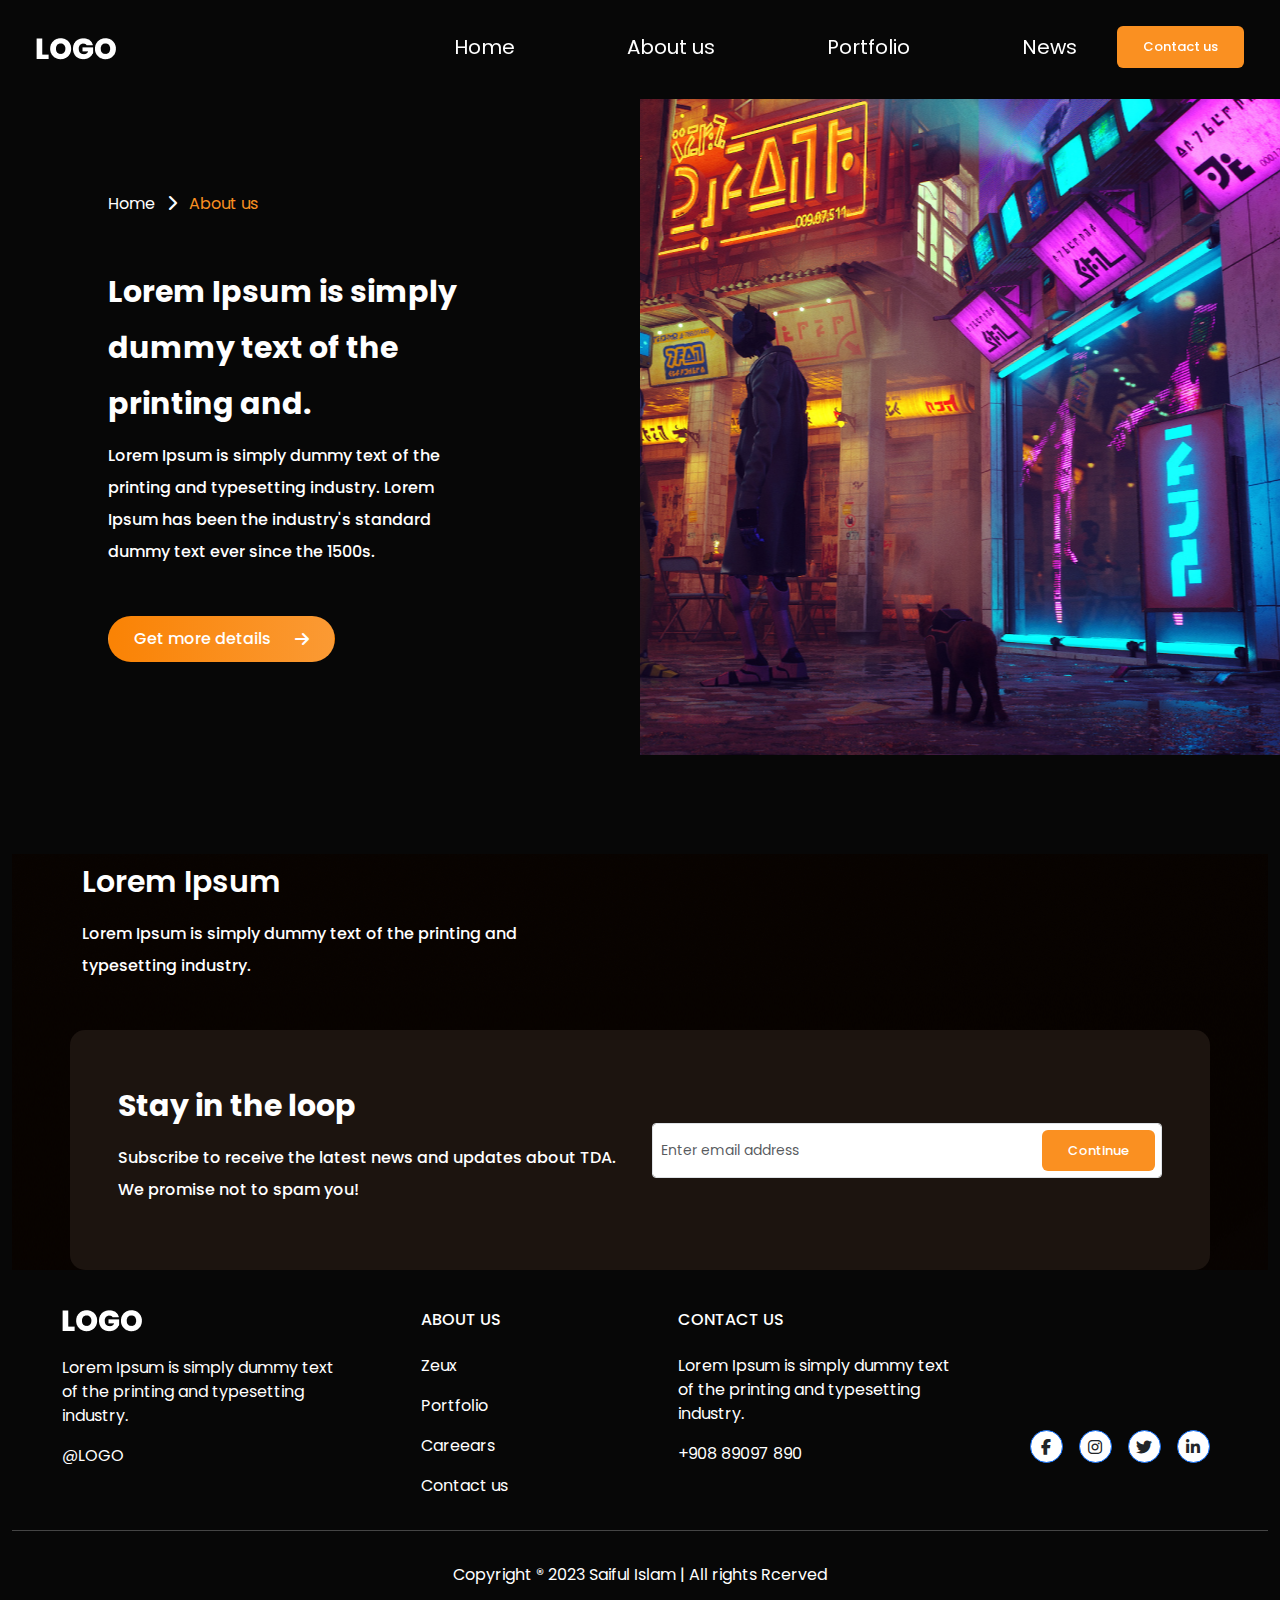
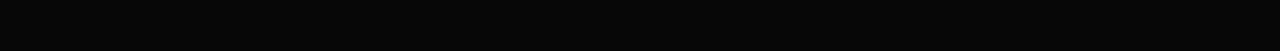
==== about.html @ 936fa464 "about hero section added" ====
<!DOCTYPE html>
<html lang="en">
<head>
    <meta charset="UTF-8">
    <meta name="viewport" content="width=device-width, initial-scale=1.0">
    <title>3D Game Dev | About</title>
    <!-- font-awesome -->
    <link
      rel="stylesheet"
      href="https://cdnjs.cloudflare.com/ajax/libs/font-awesome/6.4.2/css/all.min.css"
    />
    <!-- bootstrap css -->
    <link rel="stylesheet" href="bootstrap/css/bootstrap.css" />
    <!-- main stylesheet -->
    <link rel="stylesheet" href="styles.css" />
</head>
<body>
    <!-- start header section -->
    <header class="header-sec">
        <nav class="navbar navbar-expand-lg fixed-top pt-lg-4 px-lg-4">
          <div class="container-fluid">
            <a class="navbar-brand" href="index.html">
              <img src="assets/images/LOGO.png" class="img-fluid" alt="logo" />
            </a>
            <button
              class="navbar-toggler shadow-none border-0"
              type="button"
              data-bs-toggle="offcanvas"
              data-bs-target="#offcanvasNavbar"
              aria-controls="offcanvasNavbar"
              aria-label="Toggle navigation"
            >
              <span class="navbar-toggler-icon bg-light"></span>
            </button>
            <div
              class="sidebar offcanvas offcanvas-start"
              tabindex="-1"
              id="offcanvasNavbar"
              aria-labelledby="offcanvasNavbarLabel"
            >
              <div class="offcanvas-header bg-black">
                <img src="assets/images/LOGO.png" class="img-fluid" alt="logo" />
                <button
                  type="button"
                  class="btn-close btn-close-white shadow-none"
                  data-bs-dismiss="offcanvas"
                  aria-label="Close"
                ></button>
              </div>
              <div class="offcanvas-body">
                <ul
                  class="navbar-nav justify-content-lg-end justify-content-center align-items-center flex-grow-1 fs-5"
                >
                  <li class="nav-item me-lg-5 pe-lg-5">
                    <a
                      class="nav-link active text-white"
                      aria-current="page"
                      href="#"
                      >Home</a
                    >
                  </li>
                  <li class="nav-item me-lg-5 pe-lg-5">
                    <a class="nav-link text-white" href="#">About us</a>
                  </li>
                  <li class="nav-item me-lg-5 pe-lg-5">
                    <a class="nav-link text-white" href="#">Portfolio</a>
                  </li>
                  <li class="nav-item me-lg-3 pe-lg-3 mb-lg-0 mb-md-3 mb-3">
                    <a class="nav-link text-white" href="#">News</a>
                  </li>
                  <button class="btn primary-btn navbtn">Contact us</button>
                </ul>
              </div>
            </div>
          </div>
        </nav>
        <!-- start hero section -->
        <section class="py-lg-5 pt-5 mt-5">
          <div class="container-fluid">
            <div class="row align-items-center">
              <div class="col-lg-6 mb-6 mb-lg-0">
                <div class="hero_content p-lg-5 p-md-5 m-lg-5 m-md-5">
                    <a class="text-white" href="index.html">Home</a>
                    <a href="about.html" class="current ms-2"><i class="fa-solid fa-chevron-right me-2" style="color: #ffffff;"></i> About us</a>
                  <h2
                    class="sec-title text-center text-md-start text-lg-start about-h-title mt-5"
                  >
                  Lorem Ipsum is simply dummy text of the printing and.
                  </h2>
                  <p
                    class="subtitle pe-lg-4 text-center text-md-start text-lg-start mb-5 hero-p"
                  >
                  Lorem Ipsum is simply dummy text of the printing and typesetting industry. Lorem Ipsum has been the industry's standard dummy text ever since the 1500s.
                  </p>
                  <button class="btn primary-btn herobtn mx-auto">
                    Get more details <i class="fa-solid fa-arrow-right ms-4" style="color: #fff;"></i>
                  </button>
                </div>
              </div>
              <div class="col-lg-6 px-0 px-md-0">
                <div class="about-h-bg mt-5 mt-lg-0 mt-md-0">
                 
                </div>
              </div>
            </div>
          </div>
        </section>
        <!-- end hero section -->
      </header>
      <!-- end header section -->
    
    <!-- start footer section -->
    <div class="container-fluid my-5">
        <section class="footer-top">
          <div class="container">
            <div class="row">
              <h4 class="sec-title fw-semibold text-lg-start text-center">
                Lorem Ipsum
              </h4>
              <p class="subtitle trending-sub mb-5 text-lg-start text-center">
                Lorem Ipsum is simply dummy text of the printing and typesetting
                industry.
              </p>
              <div class="subscribe-area p-3 p-lg-5">
                <div class="row align-items-center">
                  <div class="col-12 col-md-6 col-lg-6">
                    <h2 class="sec-title text-lg-start text-center">Stay in the loop</h2>
                    <p class="subtitle text-lg-start text-center">
                      Subscribe to receive the latest news and updates about TDA.
                      We promise not to spam you!
                    </p>
                  </div>
                  <div class="col-12 col-md-6 col-lg-6">
                    <div class="form position-relative mt-4 mt-lg-0">
                      <input type="text" placeholder="Enter email address" class="form-control form-control-sm py-3">
                      <button class="btn primary-btn navbtn subs-btn">Continue</button>
                    </div>
                  </div>
                </div>
              </div>
            </div>
          </div>
        </section>
        <footer class="text-center text-lg-start text-white">
          <div class="container-fluid p-4 pb-0">
            <div class="row">
              <div class="col-md-3 col-lg-3 col-xl-3 mx-auto mt-3">
                <a class="navbar-brand" href="index.html">
                  <img
                    src="assets/images/LOGO.png"
                    class="img-fluid mb-4"
                    alt="logo"
                  />
                </a>
                <p>
                  Lorem Ipsum is simply dummy text of the printing and typesetting
                  industry.
                </p>
                <span class="mt-5 text-uppercase">@logo</span>
              </div>
              <hr class="w-100 clearfix d-md-none" />
              <div class="col-md-2 col-lg-2 col-xl-2 mx-auto mt-3">
                <h6 class="text-uppercase mb-4 font-weight-bold">About us</h6>
                <p>
                  <a class="text-white">Zeux</a>
                </p>
                <p>
                  <a class="text-white">Portfolio</a>
                </p>
                <p>
                  <a class="text-white">Careears</a>
                </p>
                <p>
                  <a class="text-white">Contact us</a>
                </p>
              </div>
              <hr class="w-100 clearfix d-md-none" />
              <hr class="w-100 clearfix d-md-none" />
              <div class="col-md-4 col-lg-3 col-xl-3 mx-auto mt-3">
                <h6 class="text-uppercase mb-4 font-weight-bold">Contact us</h6>
                <p>
                  Lorem Ipsum is simply dummy text of the printing and typesetting
                  industry.
                </p>
                <p>+908 89097 890</p>
              </div>
              <div class="col-md-3 col-lg-2 col-xl-2 mx-auto mt-3">
                <div
                  class="d-flex align-items-end flex justify-content-center social-icon"
                >
                  <a
                    class="btn btn-primary btn-floating me-3 bg-white d-flex align-items-center justify-content-center"
                    href="#!"
                    role="button"
                    ><i class="fa-brands fa-facebook-f text-dark"></i
                  ></a>
                  <a
                    class="btn btn-primary btn-floating me-3 bg-white d-flex align-items-center justify-content-center"
                    href="#!"
                    role="button"
                    ><i class="fab fa-instagram text-dark"></i
                  ></a>
                  <a
                    class="btn btn-primary btn-floating me-3 bg-white d-flex align-items-center justify-content-center"
                    href="#!"
                    role="button"
                    ><i class="fa-brands fa-twitter text-dark"></i
                  ></a>
                  <a
                    class="btn btn-primary btn-floating me-3 bg-white d-flex align-items-center justify-content-center"
                    href="#!"
                    role="button"
                    ><i class="fa-brands fa-linkedin-in text-dark"></i
                  ></a>
                </div>
              </div>
            </div>
          </div>
          <hr class="w-100" />
          <div class="text-center p-3">
            <span>Copyright ® 2023 Saiful Islam | All rights Rcerved</span>
          </div>
        </footer>
      </div>
      <!-- end footer section -->
  
      <script src="bootstrap/js/bootstrap.bundle.js"></script>
</body>
</html>
---- styles.css ----
/* google fonts */
@import url("https://fonts.googleapis.com/css2?family=Poppins:wght@300;400;500;600;700;800&display=swap");

/**********************************************
# Design Steps
1. Default css
2. Variable
3. reusable css
4. Header section
5. hero section
6. Trending section
7. Services section
8. footer top
9. footer section
10. About Hero
0. responsive
 **********************************************/

/************* 1. Default css ************/
* {
  font-family: "Poppins", sans-serif;
  margin: 0;
  padding: 0;
  box-sizing: border-box;
}

body {
  background: #070707;
  color: #fff;
  overflow-x: hidden;
}

html {
  overflow-x: hidden;
}

a {
  text-decoration: none;
}

/************* 2. Variable *************/
:root {
  --primary-color: #fa9021;
  --secondary-color: #e87d0e;
}

/************* 3. reusable css *************/
.sec-title {
  color: #fff;
  text-align: center;
  font-family: Poppins;
  font-size: 30px;
  font-style: normal;
  font-weight: 700;
  line-height: 187.5%;
}

.subtitle {
  color: #fff;
  font-family: Poppins;
  font-size: 16px;
  font-style: normal;
  font-weight: 500;
  line-height: 200%;
}

.primary-btn {
  display: inline-flex;
  padding: 10px 25px;
  justify-content: center;
  align-items: center;
  font-size: 13px;
  font-weight: 500;
  border-radius: 6px;
  color: #fff;
  transition: 0.6s;
}

.primary-btn:hover {
  background: #fff;
  color: var(--primary-color);
  border: 1px solid var(--primary-color);
}

.current {
  color: var(--primary-color);
}

/************* 4. Header section *************/
.navbtn {
  background-color: var(--primary-color);
}

.navbar-nav li {
  position: relative;
}

.navbar-nav li a:after {
  content: "";
  display: block;
  width: 0;
  height: 4px;
  background: url("assets/images/border-bottom.svg") no-repeat;
  position: absolute;
  bottom: -5px;
  margin-inline: auto !important;
  transition: 0.3s;
}

.navbar-nav li a:hover:after {
  width: 100%;
}

/************* 5. hero section *************/
.heroimg {
  position: relative;
  top: -100px;
  left: 90px;
}

.threed-title {
  color: #e87d0e;
  font-family: Poppins;
  font-size: 20px;
  font-style: normal;
  font-weight: 700;
  line-height: 155.2%;
}

.herobtn {
  border-radius: 40px;
  background: linear-gradient(92deg, #fa8305 2.08%, #fb9e3c 117.25%);
  font-size: 16px;
}

.cry {
  position: absolute;
  top: 85px;
  left: 100px;
}

.unreal {
  position: absolute;
  top: 95px;
  right: 100px;
}

.unity1 {
  position: absolute;
  top: 300px;
  left: -60px;
}

/************* 6. Trending section *************/
.circle {
  position: absolute;
  top: -67px;
  right: 125px;
}

/************* 7. Services section *************/
section.services-sec {
  background-image: url("assets/images/services-bg.png");
  width: 100%;
  min-height: 881px;
  background-position: center;
  background-repeat: no-repeat;
  background-size: cover;
  margin-top: 108px;
}

/************* 8. footer top *************/
.footer-top {
  background-image: url("assets/images/footer-topbg.png");
  background-repeat: no-repeat;
}

.subscribe-area {
  border-radius: 15px;
  background: #1C140F;
}

.subs-btn {
  position: absolute;
  top: 7px;
  right: 7px;
}

/************* 9. footer section *************/
.btn-floating {
  width: 33px;
  height: 33px;
  border-radius: 50%;
  background: #fff;
  transition: .3s;
}

.btn-floating:hover {
  background: var(--primary-color) !important;
}

/************* 10. About Hero *************/
.about-h-bg {
  background-image: url("assets/images/about-h-bg.png");
  background-position: center;
  background-repeat: no-repeat;
  background-size: cover;
  height: 656px;
  width: 100%;
}

/************* 0. responsive *************/
@media (min-width: 769px) {
  .hero-p, .about-h-title {
    width: 85%;
  }

  .social-icon {
    margin-top: 120px;
  }

  .trending-title {
    width: 55%;
    margin-inline: auto;
  }

  .trending-sub {
    width: 45%;
  }

  .services-sub {
    width: 75%;
    margin-inline: auto;
  }

  .project-sub {
    width: 43%;
    margin-inline: auto;
    font-size: 14px;
  }
}

@media (max-width: 769px) {
  .sec-title {
    font-size: 24px;
  }

  .offcanvas-body {
    background: #070707;
  }
  .herobtn {
    display: flex;
  }

  .cry,
  .unity1,
  .unreal {
    display: none;
  }

  .heroimg {
    left: 122px;
  }

  .about-h-bg {
    height: 520px;
  }
}

@media (max-width: 426px) {
  .heroimg {
    left: 68px;
  }

  .about-h-bg {
    height: 310px;
  }
}
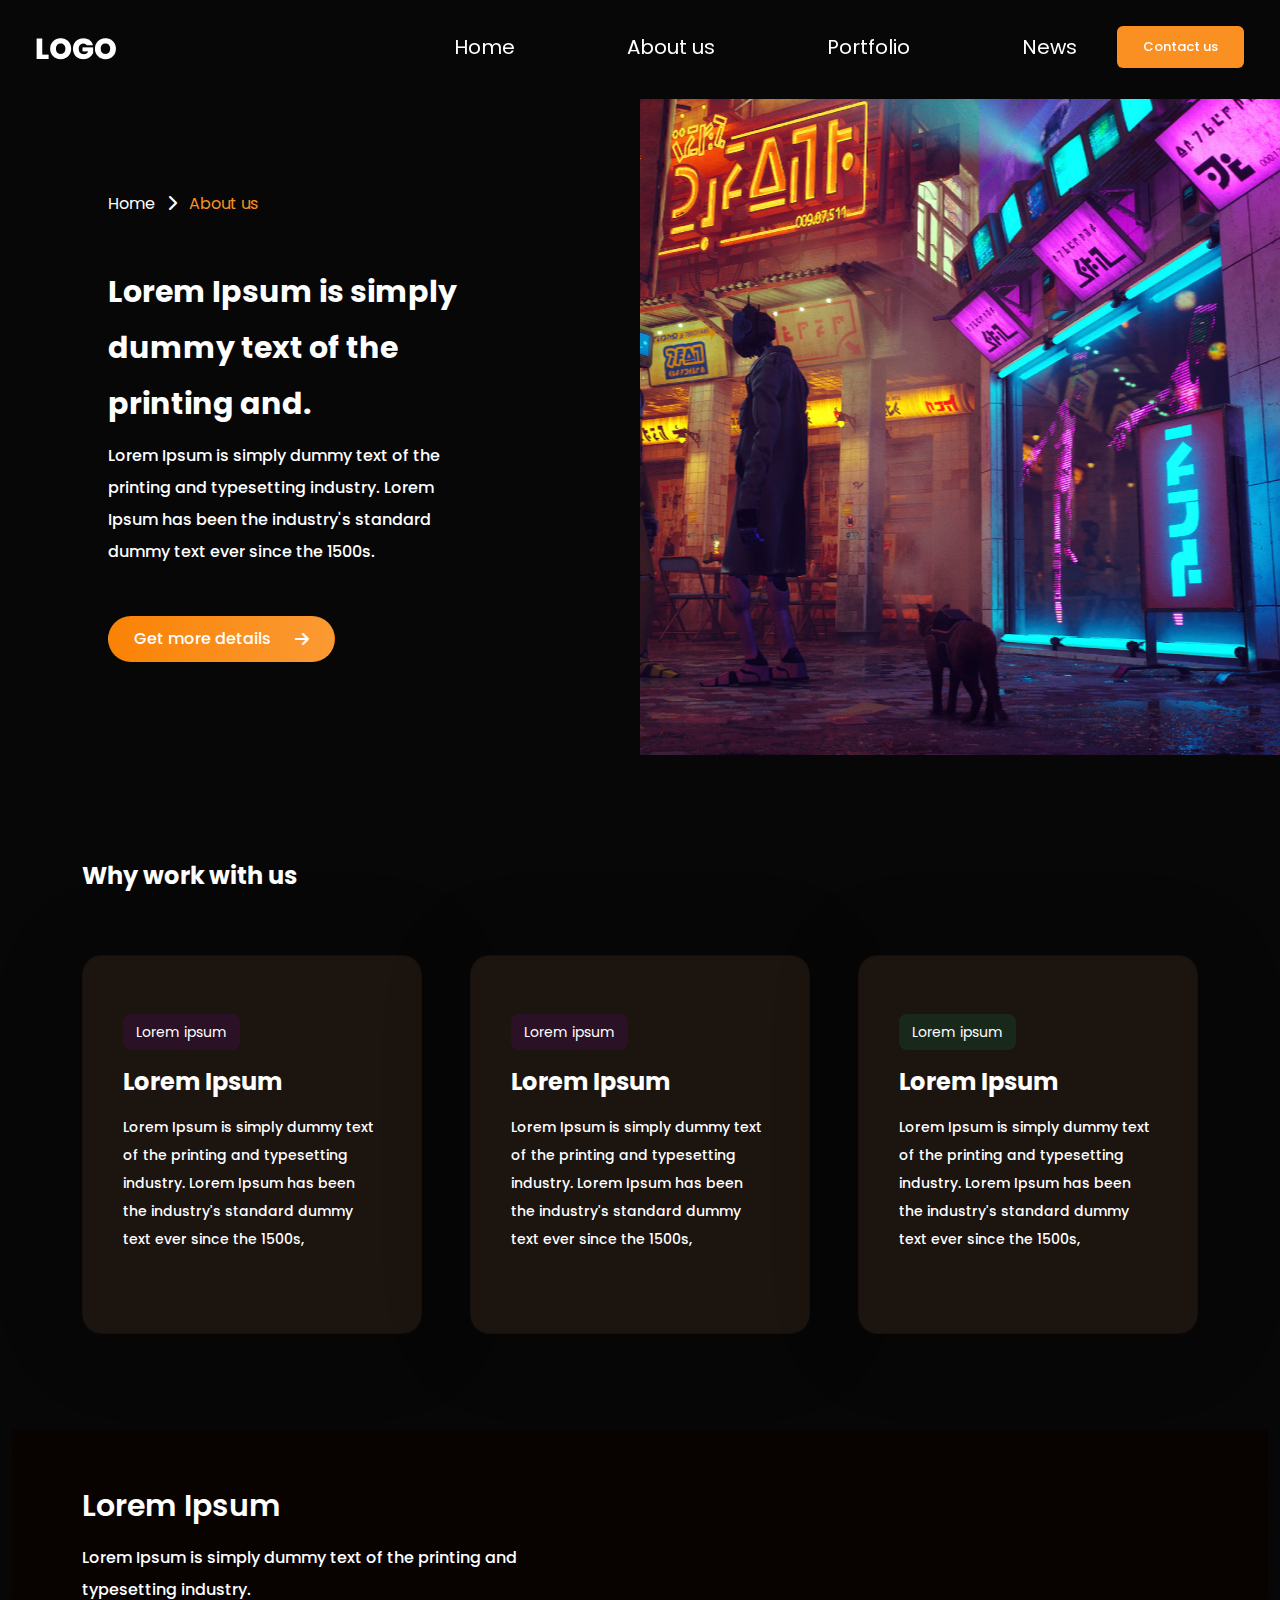
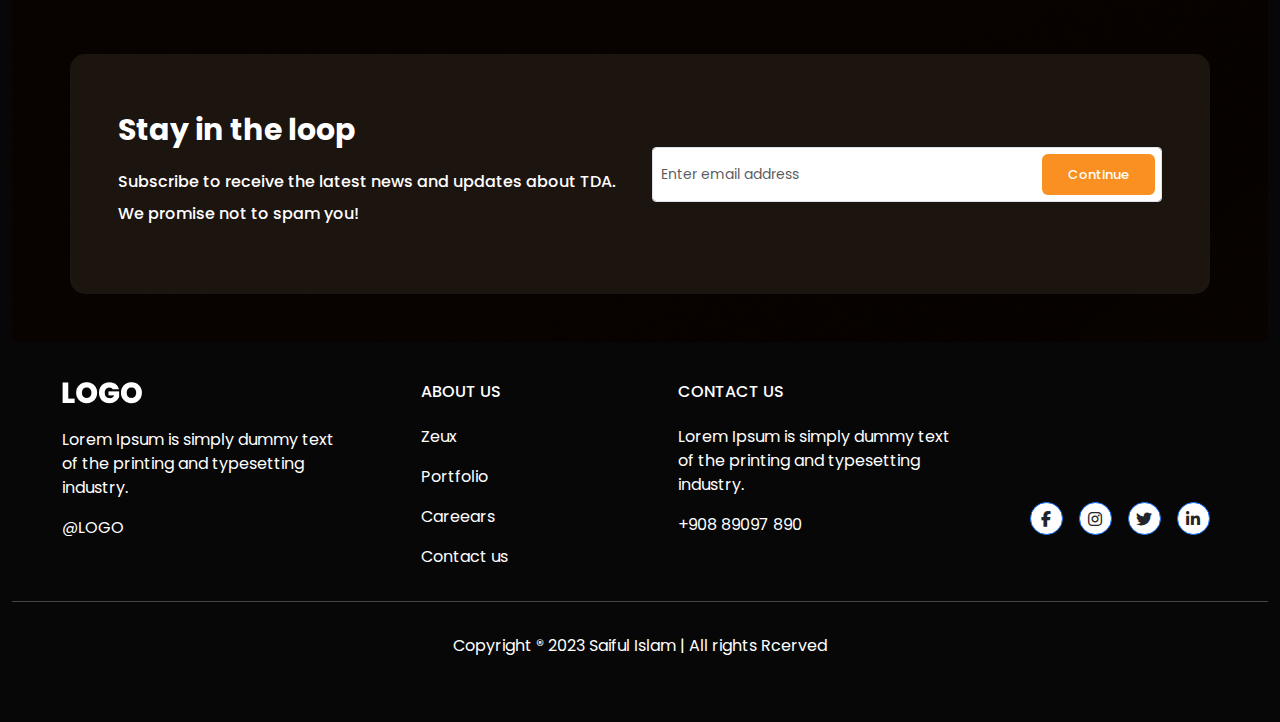
==== commit c7886d4b: "work section successfully added" ====
--- a/about.html
+++ b/about.html
@@ -1,8 +1,8 @@
 <!DOCTYPE html>
 <html lang="en">
-<head>
-    <meta charset="UTF-8">
-    <meta name="viewport" content="width=device-width, initial-scale=1.0">
+  <head>
+    <meta charset="UTF-8" />
+    <meta name="viewport" content="width=device-width, initial-scale=1.0" />
     <title>3D Game Dev | About</title>
     <!-- font-awesome -->
     <link
@@ -13,217 +13,287 @@
     <link rel="stylesheet" href="bootstrap/css/bootstrap.css" />
     <!-- main stylesheet -->
     <link rel="stylesheet" href="styles.css" />
-</head>
-<body>
+  </head>
+  <body>
     <!-- start header section -->
     <header class="header-sec">
-        <nav class="navbar navbar-expand-lg fixed-top pt-lg-4 px-lg-4">
-          <div class="container-fluid">
-            <a class="navbar-brand" href="index.html">
+      <nav class="navbar navbar-expand-lg fixed-top pt-lg-4 px-lg-4">
+        <div class="container-fluid">
+          <a class="navbar-brand" href="index.html">
+            <img src="assets/images/LOGO.png" class="img-fluid" alt="logo" />
+          </a>
+          <button
+            class="navbar-toggler shadow-none border-0"
+            type="button"
+            data-bs-toggle="offcanvas"
+            data-bs-target="#offcanvasNavbar"
+            aria-controls="offcanvasNavbar"
+            aria-label="Toggle navigation"
+          >
+            <span class="navbar-toggler-icon bg-light"></span>
+          </button>
+          <div
+            class="sidebar offcanvas offcanvas-start"
+            tabindex="-1"
+            id="offcanvasNavbar"
+            aria-labelledby="offcanvasNavbarLabel"
+          >
+            <div class="offcanvas-header bg-black">
               <img src="assets/images/LOGO.png" class="img-fluid" alt="logo" />
-            </a>
-            <button
-              class="navbar-toggler shadow-none border-0"
-              type="button"
-              data-bs-toggle="offcanvas"
-              data-bs-target="#offcanvasNavbar"
-              aria-controls="offcanvasNavbar"
-              aria-label="Toggle navigation"
-            >
-              <span class="navbar-toggler-icon bg-light"></span>
-            </button>
-            <div
-              class="sidebar offcanvas offcanvas-start"
-              tabindex="-1"
-              id="offcanvasNavbar"
-              aria-labelledby="offcanvasNavbarLabel"
-            >
-              <div class="offcanvas-header bg-black">
-                <img src="assets/images/LOGO.png" class="img-fluid" alt="logo" />
-                <button
-                  type="button"
-                  class="btn-close btn-close-white shadow-none"
-                  data-bs-dismiss="offcanvas"
-                  aria-label="Close"
-                ></button>
-              </div>
-              <div class="offcanvas-body">
-                <ul
-                  class="navbar-nav justify-content-lg-end justify-content-center align-items-center flex-grow-1 fs-5"
+              <button
+                type="button"
+                class="btn-close btn-close-white shadow-none"
+                data-bs-dismiss="offcanvas"
+                aria-label="Close"
+              ></button>
+            </div>
+            <div class="offcanvas-body">
+              <ul
+                class="navbar-nav justify-content-lg-end justify-content-center align-items-center flex-grow-1 fs-5"
+              >
+                <li class="nav-item me-lg-5 pe-lg-5">
+                  <a
+                    class="nav-link active text-white"
+                    aria-current="page"
+                    href="#"
+                    >Home</a
+                  >
+                </li>
+                <li class="nav-item me-lg-5 pe-lg-5">
+                  <a class="nav-link text-white" href="#">About us</a>
+                </li>
+                <li class="nav-item me-lg-5 pe-lg-5">
+                  <a class="nav-link text-white" href="#">Portfolio</a>
+                </li>
+                <li class="nav-item me-lg-3 pe-lg-3 mb-lg-0 mb-md-3 mb-3">
+                  <a class="nav-link text-white" href="#">News</a>
+                </li>
+                <button class="btn primary-btn navbtn">Contact us</button>
+              </ul>
+            </div>
+          </div>
+        </div>
+      </nav>
+      <!-- start hero section -->
+      <section class="py-lg-5 pt-5 mt-5">
+        <div class="container-fluid">
+          <div class="row align-items-center">
+            <div class="col-lg-6 mb-6 mb-lg-0">
+              <div class="hero_content p-lg-5 p-md-5 m-lg-5 m-md-5">
+                <a class="text-white" href="index.html">Home</a>
+                <a href="about.html" class="current ms-2"
+                  ><i
+                    class="fa-solid fa-chevron-right me-2"
+                    style="color: #ffffff"
+                  ></i>
+                  About us</a
                 >
-                  <li class="nav-item me-lg-5 pe-lg-5">
-                    <a
-                      class="nav-link active text-white"
-                      aria-current="page"
-                      href="#"
-                      >Home</a
-                    >
-                  </li>
-                  <li class="nav-item me-lg-5 pe-lg-5">
-                    <a class="nav-link text-white" href="#">About us</a>
-                  </li>
-                  <li class="nav-item me-lg-5 pe-lg-5">
-                    <a class="nav-link text-white" href="#">Portfolio</a>
-                  </li>
-                  <li class="nav-item me-lg-3 pe-lg-3 mb-lg-0 mb-md-3 mb-3">
-                    <a class="nav-link text-white" href="#">News</a>
-                  </li>
-                  <button class="btn primary-btn navbtn">Contact us</button>
-                </ul>
-              </div>
-            </div>
-          </div>
-        </nav>
-        <!-- start hero section -->
-        <section class="py-lg-5 pt-5 mt-5">
-          <div class="container-fluid">
-            <div class="row align-items-center">
-              <div class="col-lg-6 mb-6 mb-lg-0">
-                <div class="hero_content p-lg-5 p-md-5 m-lg-5 m-md-5">
-                    <a class="text-white" href="index.html">Home</a>
-                    <a href="about.html" class="current ms-2"><i class="fa-solid fa-chevron-right me-2" style="color: #ffffff;"></i> About us</a>
-                  <h2
-                    class="sec-title text-center text-md-start text-lg-start about-h-title mt-5"
-                  >
+                <h2
+                  class="sec-title text-center text-md-start text-lg-start about-h-title mt-5"
+                >
                   Lorem Ipsum is simply dummy text of the printing and.
-                  </h2>
-                  <p
-                    class="subtitle pe-lg-4 text-center text-md-start text-lg-start mb-5 hero-p"
-                  >
-                  Lorem Ipsum is simply dummy text of the printing and typesetting industry. Lorem Ipsum has been the industry's standard dummy text ever since the 1500s.
-                  </p>
-                  <button class="btn primary-btn herobtn mx-auto">
-                    Get more details <i class="fa-solid fa-arrow-right ms-4" style="color: #fff;"></i>
-                  </button>
-                </div>
-              </div>
-              <div class="col-lg-6 px-0 px-md-0">
-                <div class="about-h-bg mt-5 mt-lg-0 mt-md-0">
-                 
-                </div>
-              </div>
-            </div>
-          </div>
-        </section>
-        <!-- end hero section -->
-      </header>
-      <!-- end header section -->
-    
+                </h2>
+                <p
+                  class="subtitle pe-lg-4 text-center text-md-start text-lg-start mb-5 hero-p"
+                >
+                  Lorem Ipsum is simply dummy text of the printing and
+                  typesetting industry. Lorem Ipsum has been the industry's
+                  standard dummy text ever since the 1500s.
+                </p>
+                <button class="btn primary-btn herobtn mx-auto">
+                  Get more details
+                  <i
+                    class="fa-solid fa-arrow-right ms-4"
+                    style="color: #fff"
+                  ></i>
+                </button>
+              </div>
+            </div>
+            <div class="col-lg-6 px-0 px-md-0">
+              <div class="about-h-bg mt-5 mt-lg-0 mt-md-0"></div>
+            </div>
+          </div>
+        </div>
+      </section>
+      <!-- end hero section -->
+    </header>
+    <!-- end header section -->
+    <main>
+      <!-- start work section -->
+      <section class="work-sec py-5">
+        <div class="container">
+          <div class="row mb-5">
+            <h3 class="sec-title fs-4 text-lg-start">Why work with us</h3>
+          </div>
+          <div class="row row-cols-1 row-cols-md-3 g-5">
+            <div class="col">
+              <div class="card h-100 text-white py-5 px-4">
+                <div class="card-body">
+                  <span class="wrk-c-title">Lorem ipsum</span>
+                  <h5 class="card-title fs-4 fw-bold mt-4">Lorem Ipsum</h5>
+                  <p class="subtitle card-s-title mt-3">
+                    Lorem Ipsum is simply dummy text of the printing and
+                    typesetting industry. Lorem Ipsum has been the industry's
+                    standard dummy text ever since the 1500s,
+                  </p>
+                </div>
+              </div>
+            </div>
+            <div class="col">
+              <div class="card h-100 text-white py-5 px-4">
+                <div class="card-body">
+                  <span class="wrk-c-title">Lorem ipsum</span>
+                  <h5 class="card-title fs-4 fw-bold mt-4">Lorem Ipsum</h5>
+                  <p class="subtitle card-s-title mt-3">
+                    Lorem Ipsum is simply dummy text of the printing and
+                    typesetting industry. Lorem Ipsum has been the industry's
+                    standard dummy text ever since the 1500s,
+                  </p>
+                </div>
+              </div>
+            </div>
+            <div class="col">
+              <div class="card h-100 text-white py-5 px-4">
+                <div class="card-body">
+                  <span class="wrk-c-title c-title3">Lorem ipsum</span>
+                  <h5 class="card-title fs-4 fw-bold mt-4">Lorem Ipsum</h5>
+                  <p class="subtitle card-s-title mt-3">
+                    Lorem Ipsum is simply dummy text of the printing and
+                    typesetting industry. Lorem Ipsum has been the industry's
+                    standard dummy text ever since the 1500s,
+                  </p>
+                </div>
+              </div>
+            </div>
+          </div>
+        </div>
+      </section>
+      <!-- end work section -->
+    </main>
+
     <!-- start footer section -->
     <div class="container-fluid my-5">
-        <section class="footer-top">
-          <div class="container">
-            <div class="row">
-              <h4 class="sec-title fw-semibold text-lg-start text-center">
-                Lorem Ipsum
-              </h4>
-              <p class="subtitle trending-sub mb-5 text-lg-start text-center">
+      <section class="footer-top py-5">
+        <div class="container">
+          <div class="row">
+            <h4 class="sec-title fw-semibold text-lg-start text-center">
+              Lorem Ipsum
+            </h4>
+            <p class="subtitle trending-sub mb-5 text-lg-start text-center">
+              Lorem Ipsum is simply dummy text of the printing and typesetting
+              industry.
+            </p>
+            <div class="subscribe-area p-3 p-lg-5">
+              <div class="row align-items-center">
+                <div class="col-12 col-md-6 col-lg-6">
+                  <h2 class="sec-title text-lg-start text-center">
+                    Stay in the loop
+                  </h2>
+                  <p class="subtitle text-lg-start text-center">
+                    Subscribe to receive the latest news and updates about TDA.
+                    We promise not to spam you!
+                  </p>
+                </div>
+                <div class="col-12 col-md-6 col-lg-6">
+                  <div class="form position-relative mt-4 mt-lg-0">
+                    <input
+                      type="text"
+                      placeholder="Enter email address"
+                      class="form-control form-control-sm py-3"
+                    />
+                    <button class="btn primary-btn navbtn subs-btn">
+                      Continue
+                    </button>
+                  </div>
+                </div>
+              </div>
+            </div>
+          </div>
+        </div>
+      </section>
+      <footer class="text-center text-lg-start text-white">
+        <div class="container-fluid p-4 pb-0">
+          <div class="row">
+            <div class="col-md-3 col-lg-3 col-xl-3 mx-auto mt-3">
+              <a class="navbar-brand" href="index.html">
+                <img
+                  src="assets/images/LOGO.png"
+                  class="img-fluid mb-4"
+                  alt="logo"
+                />
+              </a>
+              <p>
                 Lorem Ipsum is simply dummy text of the printing and typesetting
                 industry.
               </p>
-              <div class="subscribe-area p-3 p-lg-5">
-                <div class="row align-items-center">
-                  <div class="col-12 col-md-6 col-lg-6">
-                    <h2 class="sec-title text-lg-start text-center">Stay in the loop</h2>
-                    <p class="subtitle text-lg-start text-center">
-                      Subscribe to receive the latest news and updates about TDA.
-                      We promise not to spam you!
-                    </p>
-                  </div>
-                  <div class="col-12 col-md-6 col-lg-6">
-                    <div class="form position-relative mt-4 mt-lg-0">
-                      <input type="text" placeholder="Enter email address" class="form-control form-control-sm py-3">
-                      <button class="btn primary-btn navbtn subs-btn">Continue</button>
-                    </div>
-                  </div>
-                </div>
-              </div>
-            </div>
-          </div>
-        </section>
-        <footer class="text-center text-lg-start text-white">
-          <div class="container-fluid p-4 pb-0">
-            <div class="row">
-              <div class="col-md-3 col-lg-3 col-xl-3 mx-auto mt-3">
-                <a class="navbar-brand" href="index.html">
-                  <img
-                    src="assets/images/LOGO.png"
-                    class="img-fluid mb-4"
-                    alt="logo"
-                  />
-                </a>
-                <p>
-                  Lorem Ipsum is simply dummy text of the printing and typesetting
-                  industry.
-                </p>
-                <span class="mt-5 text-uppercase">@logo</span>
-              </div>
-              <hr class="w-100 clearfix d-md-none" />
-              <div class="col-md-2 col-lg-2 col-xl-2 mx-auto mt-3">
-                <h6 class="text-uppercase mb-4 font-weight-bold">About us</h6>
-                <p>
-                  <a class="text-white">Zeux</a>
-                </p>
-                <p>
-                  <a class="text-white">Portfolio</a>
-                </p>
-                <p>
-                  <a class="text-white">Careears</a>
-                </p>
-                <p>
-                  <a class="text-white">Contact us</a>
-                </p>
-              </div>
-              <hr class="w-100 clearfix d-md-none" />
-              <hr class="w-100 clearfix d-md-none" />
-              <div class="col-md-4 col-lg-3 col-xl-3 mx-auto mt-3">
-                <h6 class="text-uppercase mb-4 font-weight-bold">Contact us</h6>
-                <p>
-                  Lorem Ipsum is simply dummy text of the printing and typesetting
-                  industry.
-                </p>
-                <p>+908 89097 890</p>
-              </div>
-              <div class="col-md-3 col-lg-2 col-xl-2 mx-auto mt-3">
-                <div
-                  class="d-flex align-items-end flex justify-content-center social-icon"
-                >
-                  <a
-                    class="btn btn-primary btn-floating me-3 bg-white d-flex align-items-center justify-content-center"
-                    href="#!"
-                    role="button"
-                    ><i class="fa-brands fa-facebook-f text-dark"></i
-                  ></a>
-                  <a
-                    class="btn btn-primary btn-floating me-3 bg-white d-flex align-items-center justify-content-center"
-                    href="#!"
-                    role="button"
-                    ><i class="fab fa-instagram text-dark"></i
-                  ></a>
-                  <a
-                    class="btn btn-primary btn-floating me-3 bg-white d-flex align-items-center justify-content-center"
-                    href="#!"
-                    role="button"
-                    ><i class="fa-brands fa-twitter text-dark"></i
-                  ></a>
-                  <a
-                    class="btn btn-primary btn-floating me-3 bg-white d-flex align-items-center justify-content-center"
-                    href="#!"
-                    role="button"
-                    ><i class="fa-brands fa-linkedin-in text-dark"></i
-                  ></a>
-                </div>
-              </div>
-            </div>
-          </div>
-          <hr class="w-100" />
-          <div class="text-center p-3">
-            <span>Copyright ® 2023 Saiful Islam | All rights Rcerved</span>
-          </div>
-        </footer>
-      </div>
-      <!-- end footer section -->
-  
-      <script src="bootstrap/js/bootstrap.bundle.js"></script>
-</body>
-</html>+              <span class="mt-5 text-uppercase">@logo</span>
+            </div>
+            <hr class="w-100 clearfix d-md-none" />
+            <div class="col-md-2 col-lg-2 col-xl-2 mx-auto mt-3">
+              <h6 class="text-uppercase mb-4 font-weight-bold">About us</h6>
+              <p>
+                <a class="text-white">Zeux</a>
+              </p>
+              <p>
+                <a class="text-white">Portfolio</a>
+              </p>
+              <p>
+                <a class="text-white">Careears</a>
+              </p>
+              <p>
+                <a class="text-white">Contact us</a>
+              </p>
+            </div>
+            <hr class="w-100 clearfix d-md-none" />
+            <hr class="w-100 clearfix d-md-none" />
+            <div class="col-md-4 col-lg-3 col-xl-3 mx-auto mt-3">
+              <h6 class="text-uppercase mb-4 font-weight-bold">Contact us</h6>
+              <p>
+                Lorem Ipsum is simply dummy text of the printing and typesetting
+                industry.
+              </p>
+              <p>+908 89097 890</p>
+            </div>
+            <div class="col-md-3 col-lg-2 col-xl-2 mx-auto mt-3">
+              <div
+                class="d-flex align-items-end flex justify-content-center social-icon"
+              >
+                <a
+                  class="btn btn-primary btn-floating me-3 bg-white d-flex align-items-center justify-content-center"
+                  href="#!"
+                  role="button"
+                  ><i class="fa-brands fa-facebook-f text-dark"></i
+                ></a>
+                <a
+                  class="btn btn-primary btn-floating me-3 bg-white d-flex align-items-center justify-content-center"
+                  href="#!"
+                  role="button"
+                  ><i class="fab fa-instagram text-dark"></i
+                ></a>
+                <a
+                  class="btn btn-primary btn-floating me-3 bg-white d-flex align-items-center justify-content-center"
+                  href="#!"
+                  role="button"
+                  ><i class="fa-brands fa-twitter text-dark"></i
+                ></a>
+                <a
+                  class="btn btn-primary btn-floating me-3 bg-white d-flex align-items-center justify-content-center"
+                  href="#!"
+                  role="button"
+                  ><i class="fa-brands fa-linkedin-in text-dark"></i
+                ></a>
+              </div>
+            </div>
+          </div>
+        </div>
+        <hr class="w-100" />
+        <div class="text-center p-3">
+          <span>Copyright ® 2023 Saiful Islam | All rights Rcerved</span>
+        </div>
+      </footer>
+    </div>
+    <!-- end footer section -->
+
+    <script src="bootstrap/js/bootstrap.bundle.js"></script>
+  </body>
+</html>
--- a/styles.css
+++ b/styles.css
@@ -13,6 +13,7 @@
 8. footer top
 9. footer section
 10. About Hero
+11. Work section
 0. responsive
  **********************************************/
 
@@ -177,7 +178,7 @@
 
 .subscribe-area {
   border-radius: 15px;
-  background: #1C140F;
+  background: #1c140f;
 }
 
 .subs-btn {
@@ -192,7 +193,7 @@
   height: 33px;
   border-radius: 50%;
   background: #fff;
-  transition: .3s;
+  transition: 0.3s;
 }
 
 .btn-floating:hover {
@@ -209,9 +210,35 @@
   width: 100%;
 }
 
+/************* 11. Work section *************/
+.card {
+  border-radius: 20px;
+  background: #1c140f;
+  box-shadow: 0px 4px 94px 0px rgba(0, 0, 0, 0.15);
+}
+
+.wrk-c-title {
+  width: 140px;
+  padding: 8px 13px;
+  color: #fff;
+  font-size: 14px;
+  font-weight: 400;
+  border-radius: 8px;
+  background: rgba(176, 0, 220, 0.11);
+}
+
+.card-s-title {
+  font-size: 14px;
+}
+
+.c-title3 {
+  background: rgba(0, 220, 141, 0.11) !important;
+}
+
 /************* 0. responsive *************/
 @media (min-width: 769px) {
-  .hero-p, .about-h-title {
+  .hero-p,
+  .about-h-title {
     width: 85%;
   }
 
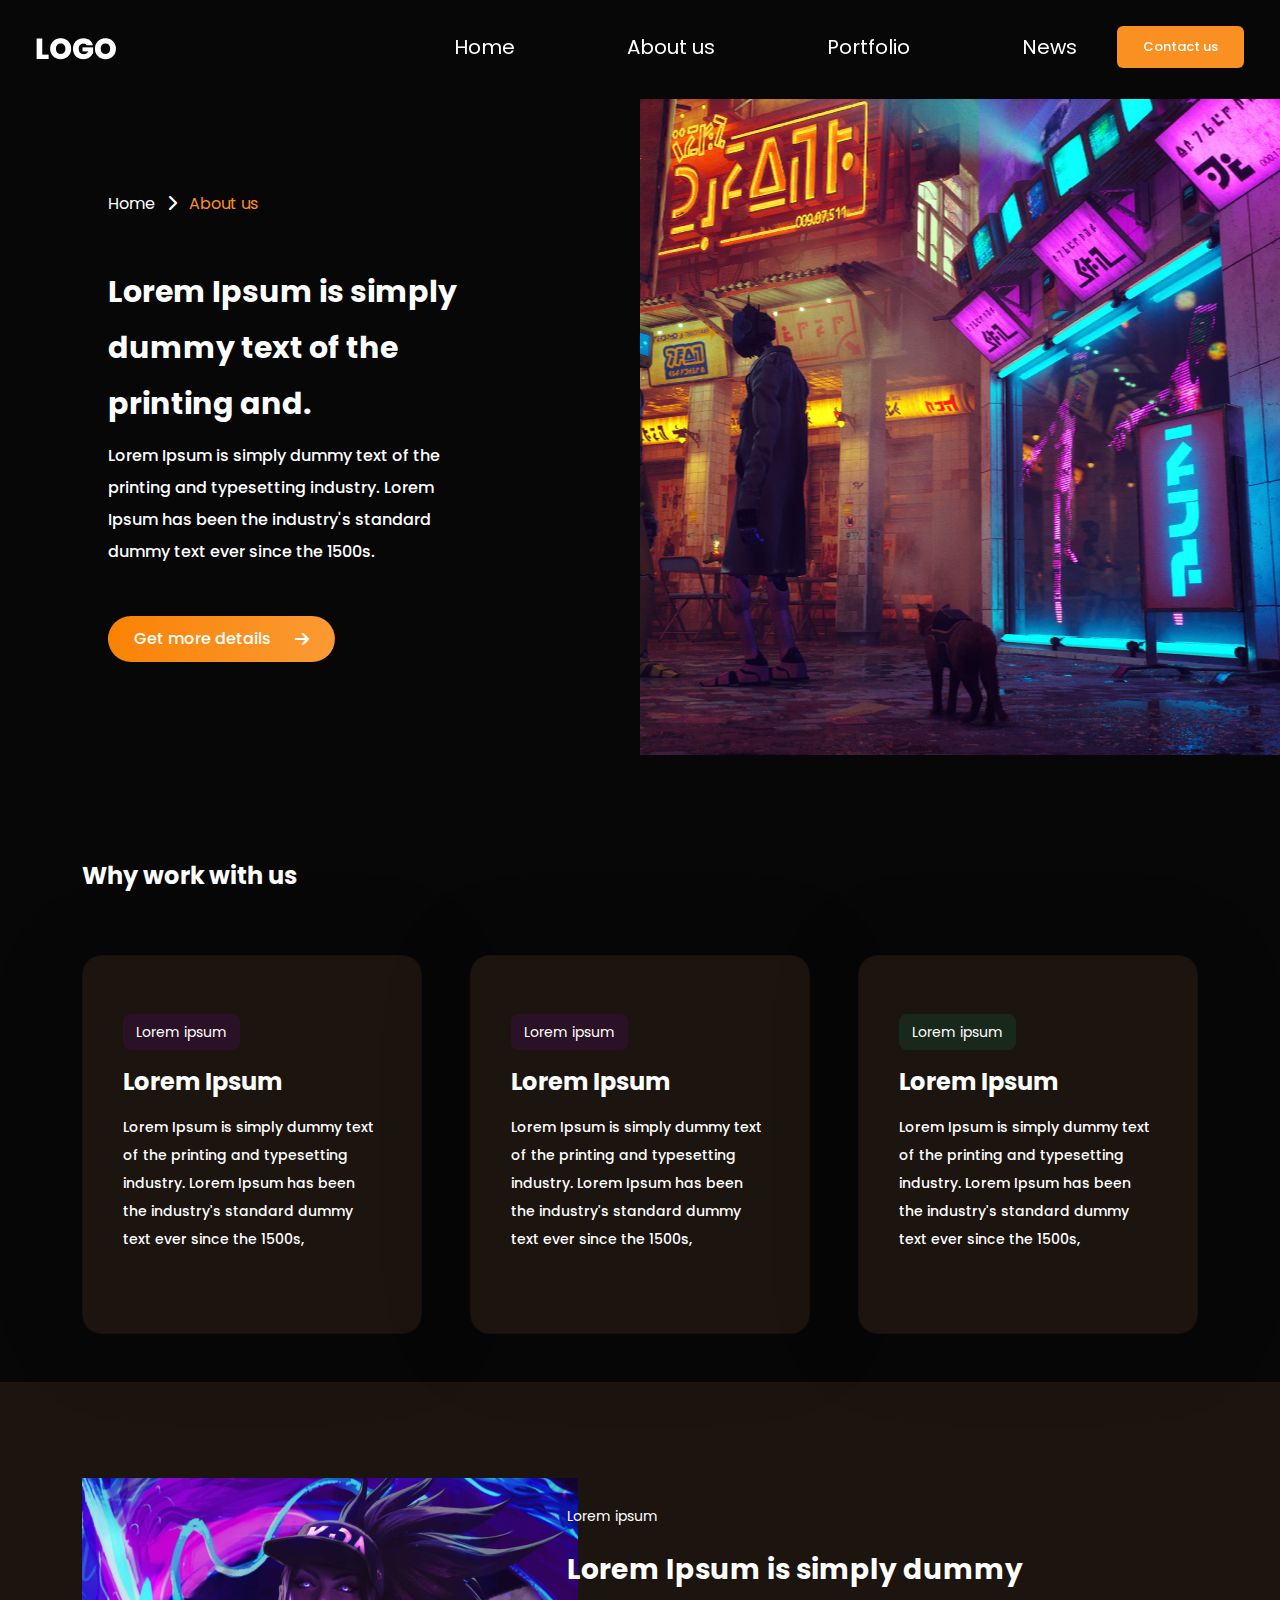
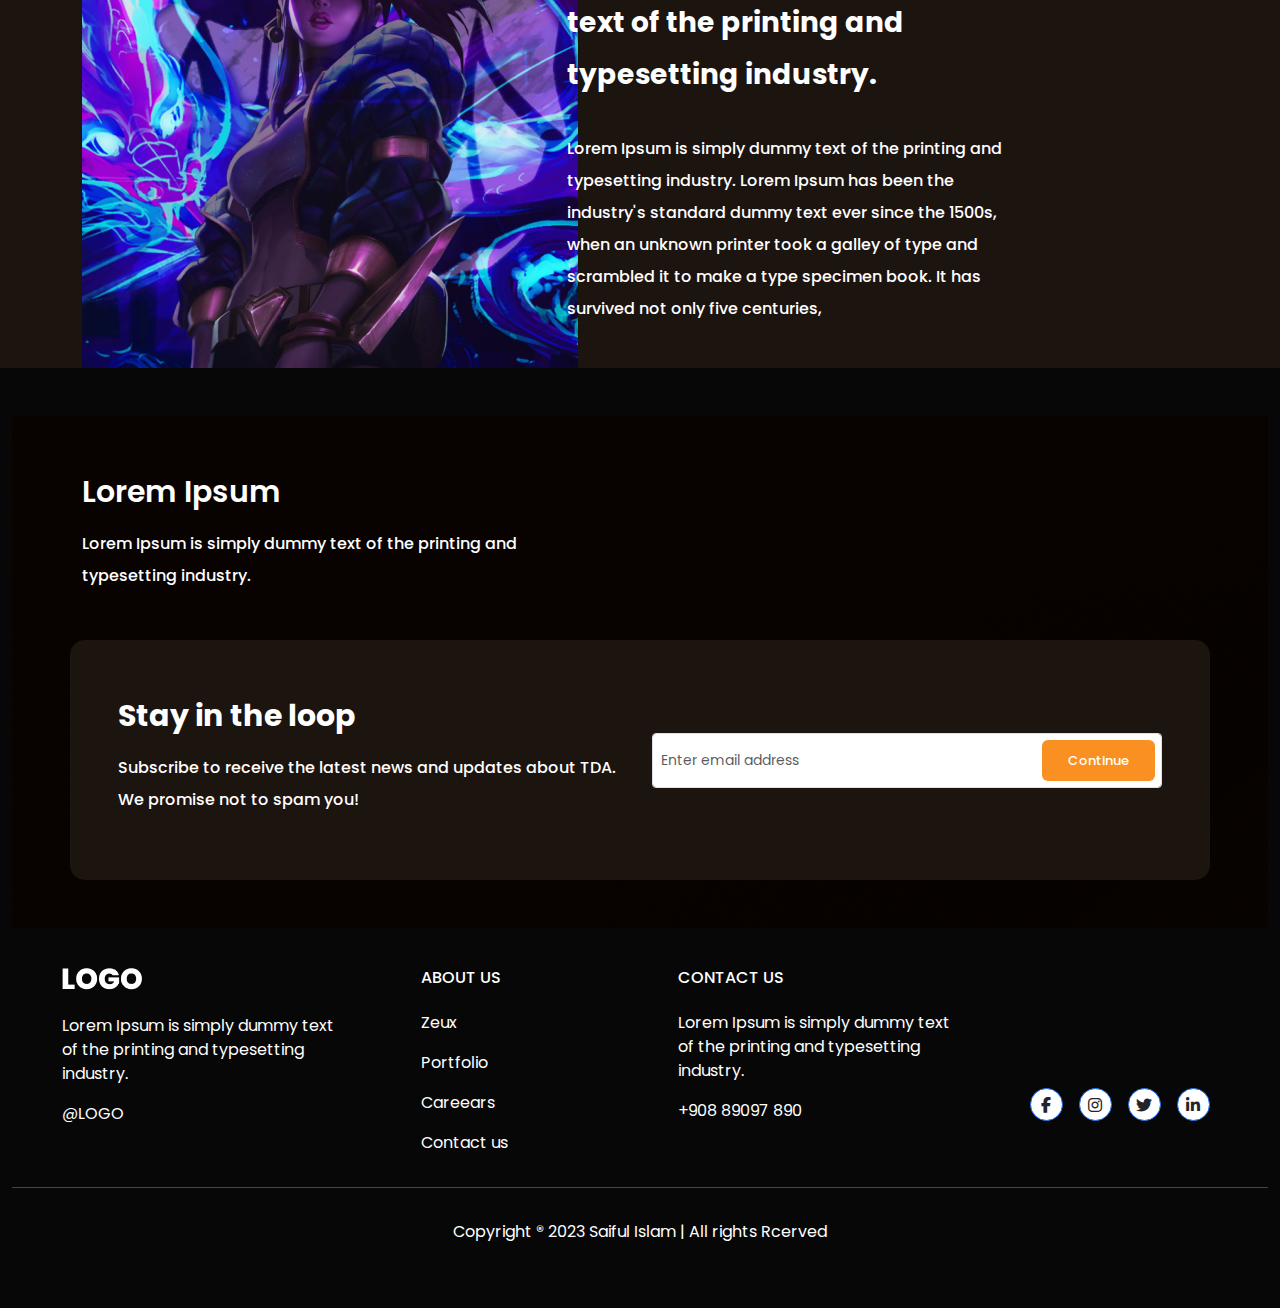
==== commit bec09de5: "work botttom section added" ====
--- a/about.html
+++ b/about.html
@@ -169,6 +169,25 @@
         </div>
       </section>
       <!-- end work section -->
+
+      <!-- start work bottom section -->
+      <section class="work-bottom my-5">
+        <div class="container">
+          <div class="row pt-lg-5 pt-0 align-items-center g-5">
+            <div class="col-lg-5 col-md-5 col-12">
+              <div class="pt-5 pt-sm-0">
+                <img src="assets/images/Rectangle30.png" alt="Rectangle30">
+              </div>
+            </div>
+            <div class="col-lg-7 col-md-7 col-12">
+              <small>Lorem ipsum</small>
+              <h3 class="pt-3 sec-title text-start w-b-s">Lorem Ipsum is simply dummy text of the printing and typesetting industry. </h3>
+              <p class="pt-4 subtitle w-b-s-t">Lorem Ipsum is simply dummy text of the printing and typesetting industry. Lorem Ipsum has been the industry's standard dummy text ever since the 1500s, when an unknown printer took a galley of type and scrambled it to make a type specimen book. It has survived not only five centuries,</p>
+            </div>
+          </div>
+        </div>
+      </section>
+      <!-- end work bottom section -->
     </main>
 
     <!-- start footer section -->
--- a/styles.css
+++ b/styles.css
@@ -235,6 +235,14 @@
   background: rgba(0, 220, 141, 0.11) !important;
 }
 
+.work-bottom {
+  background: #1C140F;
+}
+
+.w-b-s {
+  font-size: 28px !important;
+}
+
 /************* 0. responsive *************/
 @media (min-width: 769px) {
   .hero-p,
@@ -265,6 +273,14 @@
     margin-inline: auto;
     font-size: 14px;
   }
+
+  .w-b-s {
+    width: 73%;
+  }
+
+  .w-b-s-t {
+    width: 74%;
+  }
 }
 
 @media (max-width: 769px) {
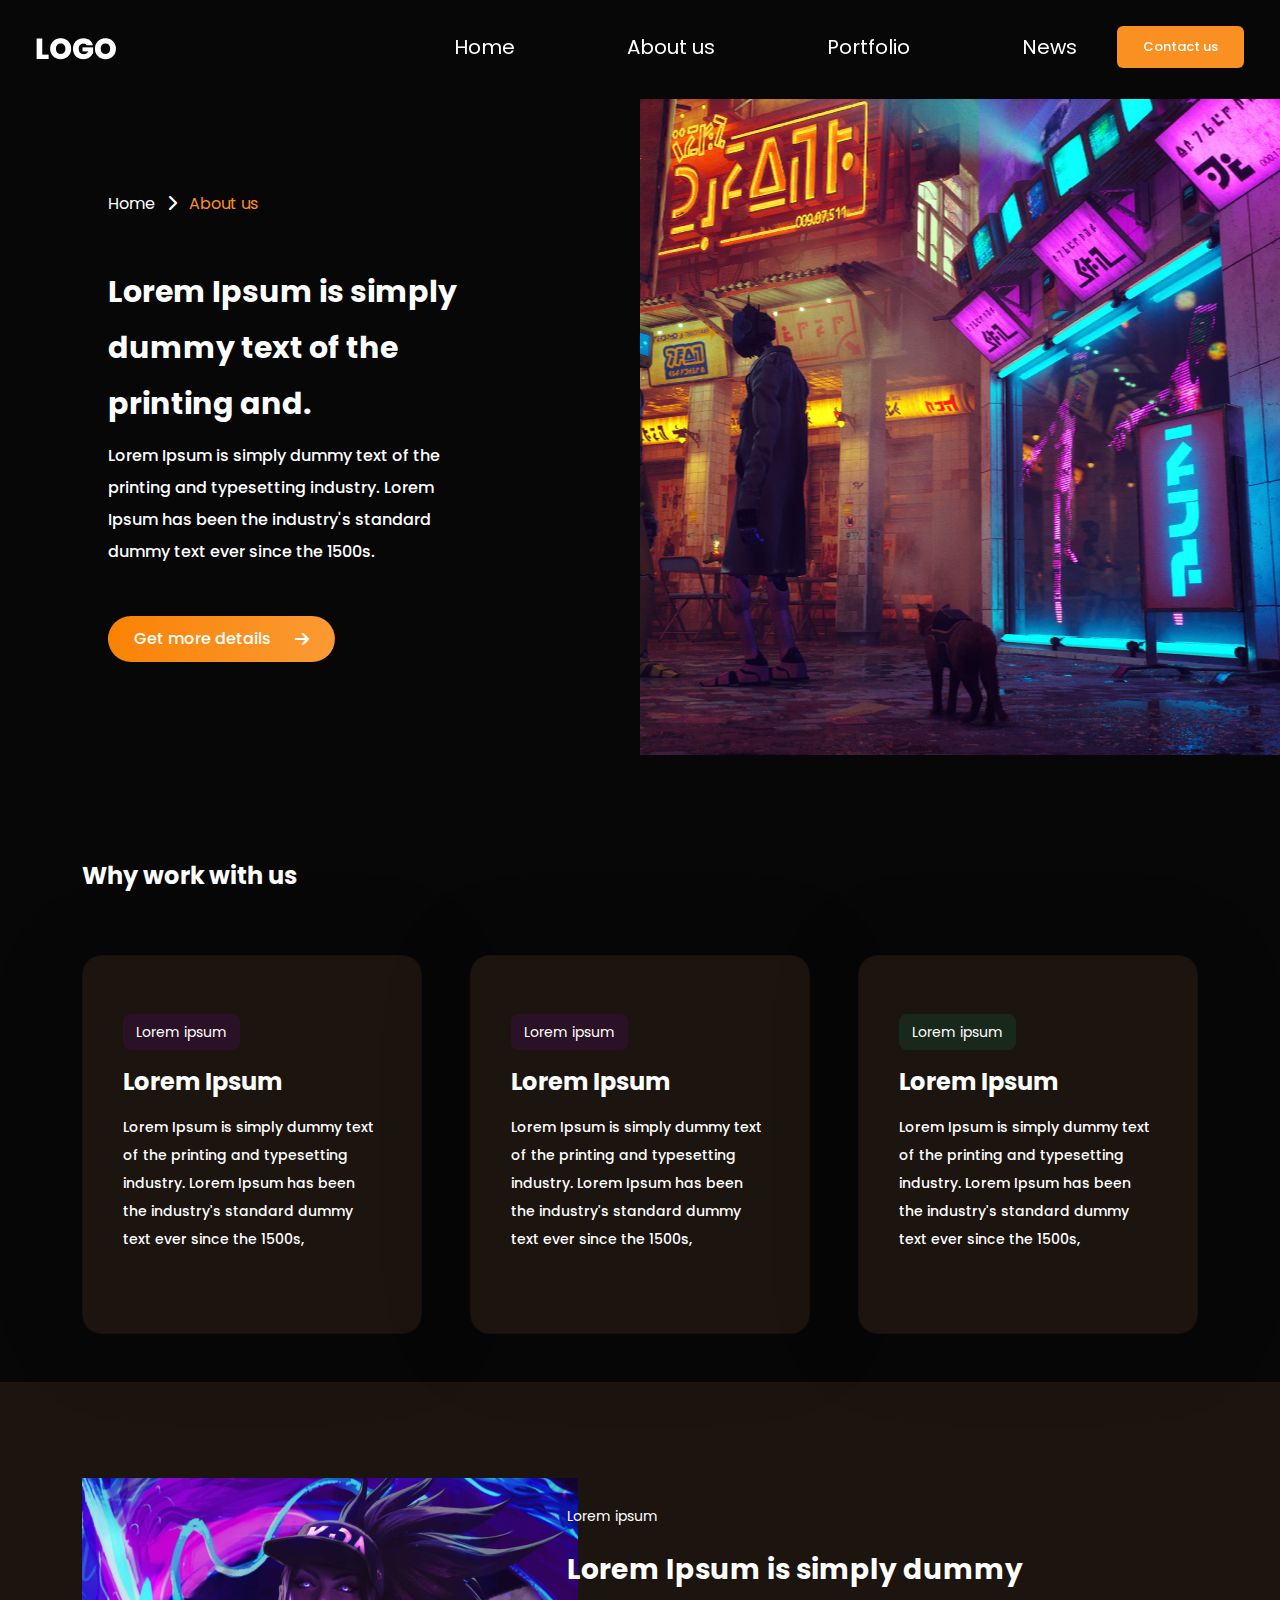
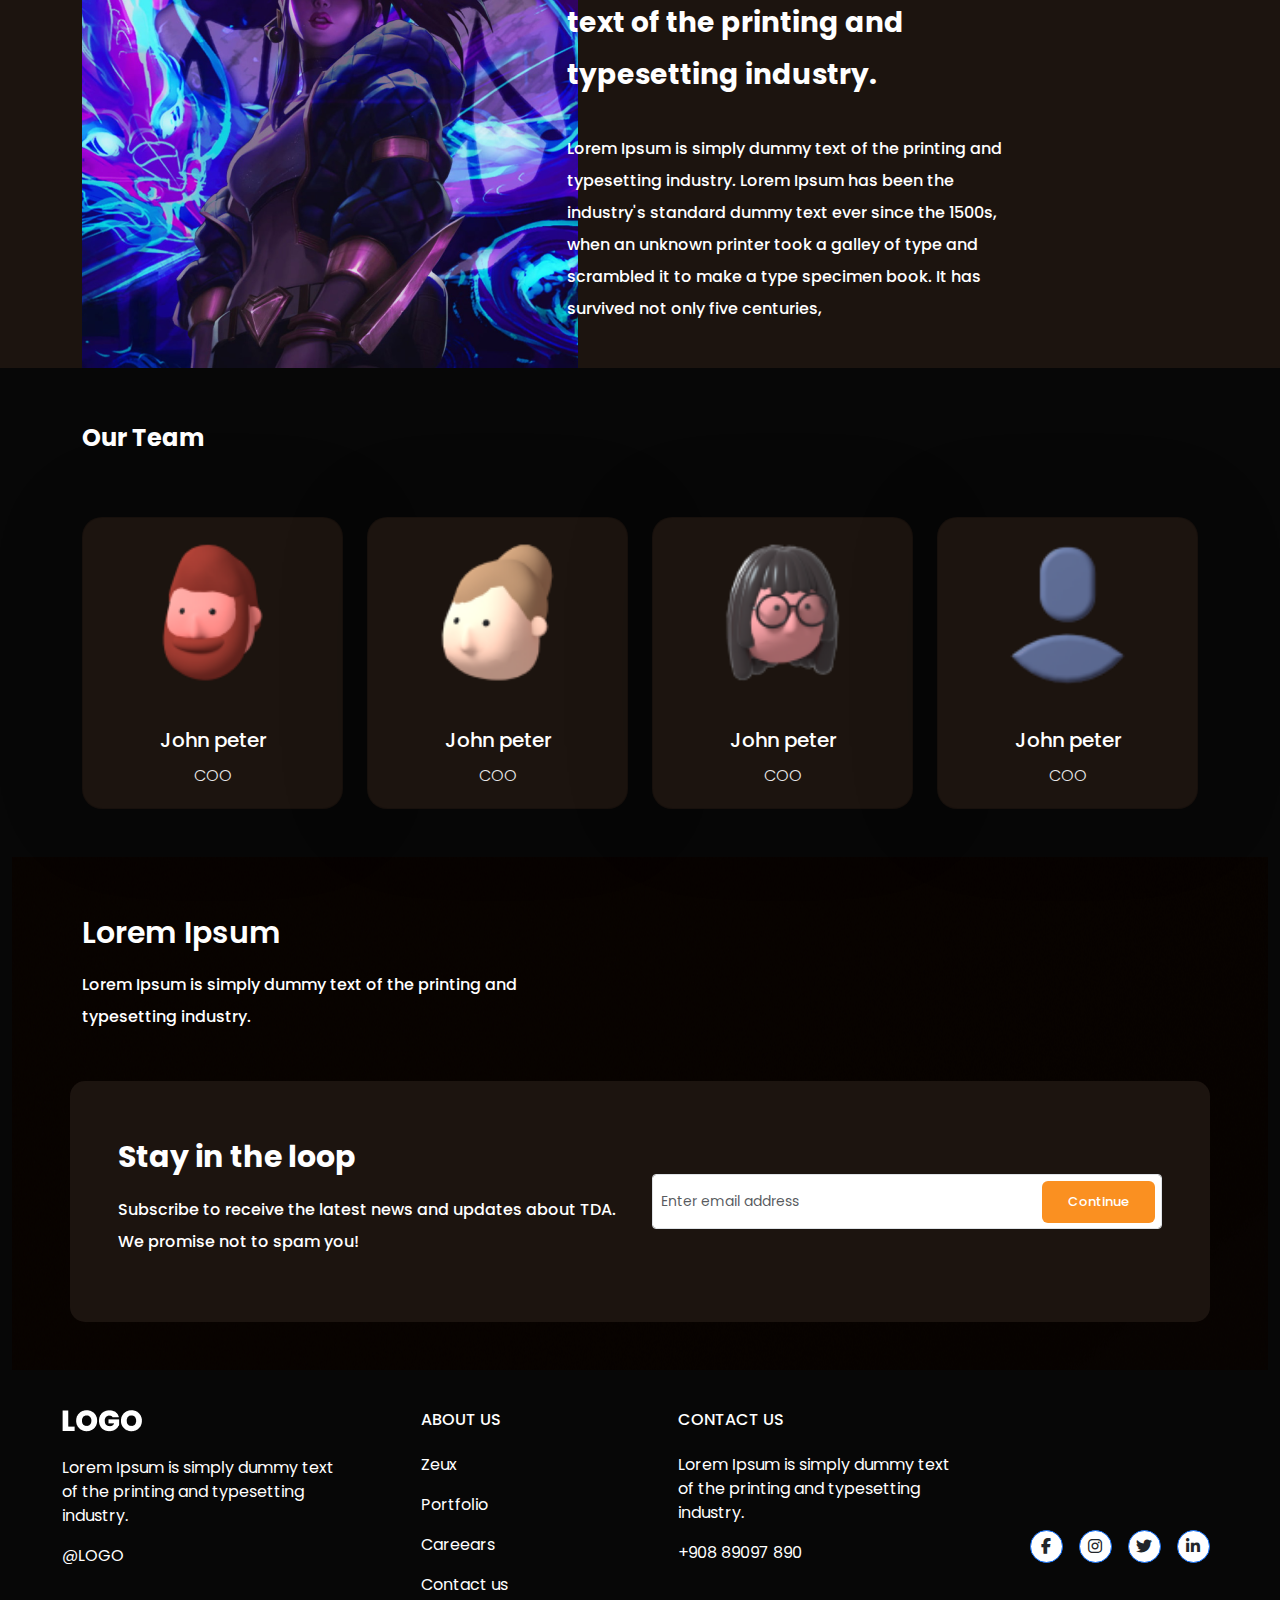
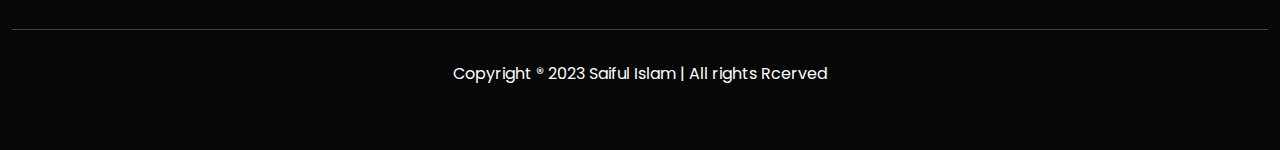
==== commit bd031d7d: "team section added with mobile responsive" ====
--- a/about.html
+++ b/about.html
@@ -127,7 +127,7 @@
           </div>
           <div class="row row-cols-1 row-cols-md-3 g-5">
             <div class="col">
-              <div class="card h-100 text-white py-5 px-4">
+              <div class="card h-100 text-white py-lg-5 py-2 px-2 px-lg-4">
                 <div class="card-body">
                   <span class="wrk-c-title">Lorem ipsum</span>
                   <h5 class="card-title fs-4 fw-bold mt-4">Lorem Ipsum</h5>
@@ -140,7 +140,7 @@
               </div>
             </div>
             <div class="col">
-              <div class="card h-100 text-white py-5 px-4">
+              <div class="card h-100 text-white py-lg-5 py-2 px-2 px-lg-4">
                 <div class="card-body">
                   <span class="wrk-c-title">Lorem ipsum</span>
                   <h5 class="card-title fs-4 fw-bold mt-4">Lorem Ipsum</h5>
@@ -153,7 +153,7 @@
               </div>
             </div>
             <div class="col">
-              <div class="card h-100 text-white py-5 px-4">
+              <div class="card h-100 text-white py-lg-5 py-2 px-2 px-lg-4">
                 <div class="card-body">
                   <span class="wrk-c-title c-title3">Lorem ipsum</span>
                   <h5 class="card-title fs-4 fw-bold mt-4">Lorem Ipsum</h5>
@@ -188,6 +188,55 @@
         </div>
       </section>
       <!-- end work bottom section -->
+
+      <!-- start team section -->
+      <section class="team-sec">
+        <div class="container">
+            <div class="row mb-5">
+              <h3 class="sec-title fs-4 text-lg-start">Our Team</h3>
+            </div>
+            <div class="row row-cols-2 row-cols-md-4 g-4 align-items-center justify-content-center">
+              <div class="col">
+                <div class="card text-center">
+                  <img src="assets/images/Bill 1.png" class="card-img-top w-75 mx-auto img-fluid" alt="...">
+                  <div class="card-body">
+                    <h5 class="card-title text-white">John peter</h5>
+                    <p class="card-text team-title">COO</p>
+                  </div>
+                </div>
+              </div>
+              <div class="col">
+                <div class="card text-center">
+                  <img src="assets/images/Beverly 1.png" class="card-img-top w-75 mx-auto img-fluid" alt="...">
+                  <div class="card-body">
+                    <h5 class="card-title text-white">John peter</h5>
+                    <p class="card-text team-title">COO</p>
+                  </div>
+                </div>
+              </div>
+              <div class="col">
+                <div class="card text-center">
+                  <img src="assets/images/Claudia 1.png" class="card-img-top w-75 mx-auto img-fluid" alt="...">
+                  <div class="card-body">
+                    <h5 class="card-title text-white">John peter</h5>
+                    <p class="card-text team-title">COO</p>
+                  </div>
+                </div>
+              </div>
+              <div class="col">
+                <div class="card text-center">
+                  <img src="assets/images/Avatar 1.png" class="card-img-top w-75 mx-auto img-fluid" alt="...">
+                  <div class="card-body">
+                    <h5 class="card-title text-white">John peter</h5>
+                    <p class="card-text team-title">COO</p>
+                  </div>
+                </div>
+              </div>
+            </div>
+        </div>
+      </section>
+      <!-- end team section -->
+
     </main>
 
     <!-- start footer section -->
--- a/styles.css
+++ b/styles.css
@@ -236,11 +236,19 @@
 }
 
 .work-bottom {
-  background: #1C140F;
+  background: #1c140f;
 }
 
 .w-b-s {
   font-size: 28px !important;
+}
+
+.team-title {
+  color: #e8e8e8;
+  font-size: 16px;
+  font-style: normal;
+  font-weight: 300;
+  line-height: 202.5%;
 }
 
 /************* 0. responsive *************/
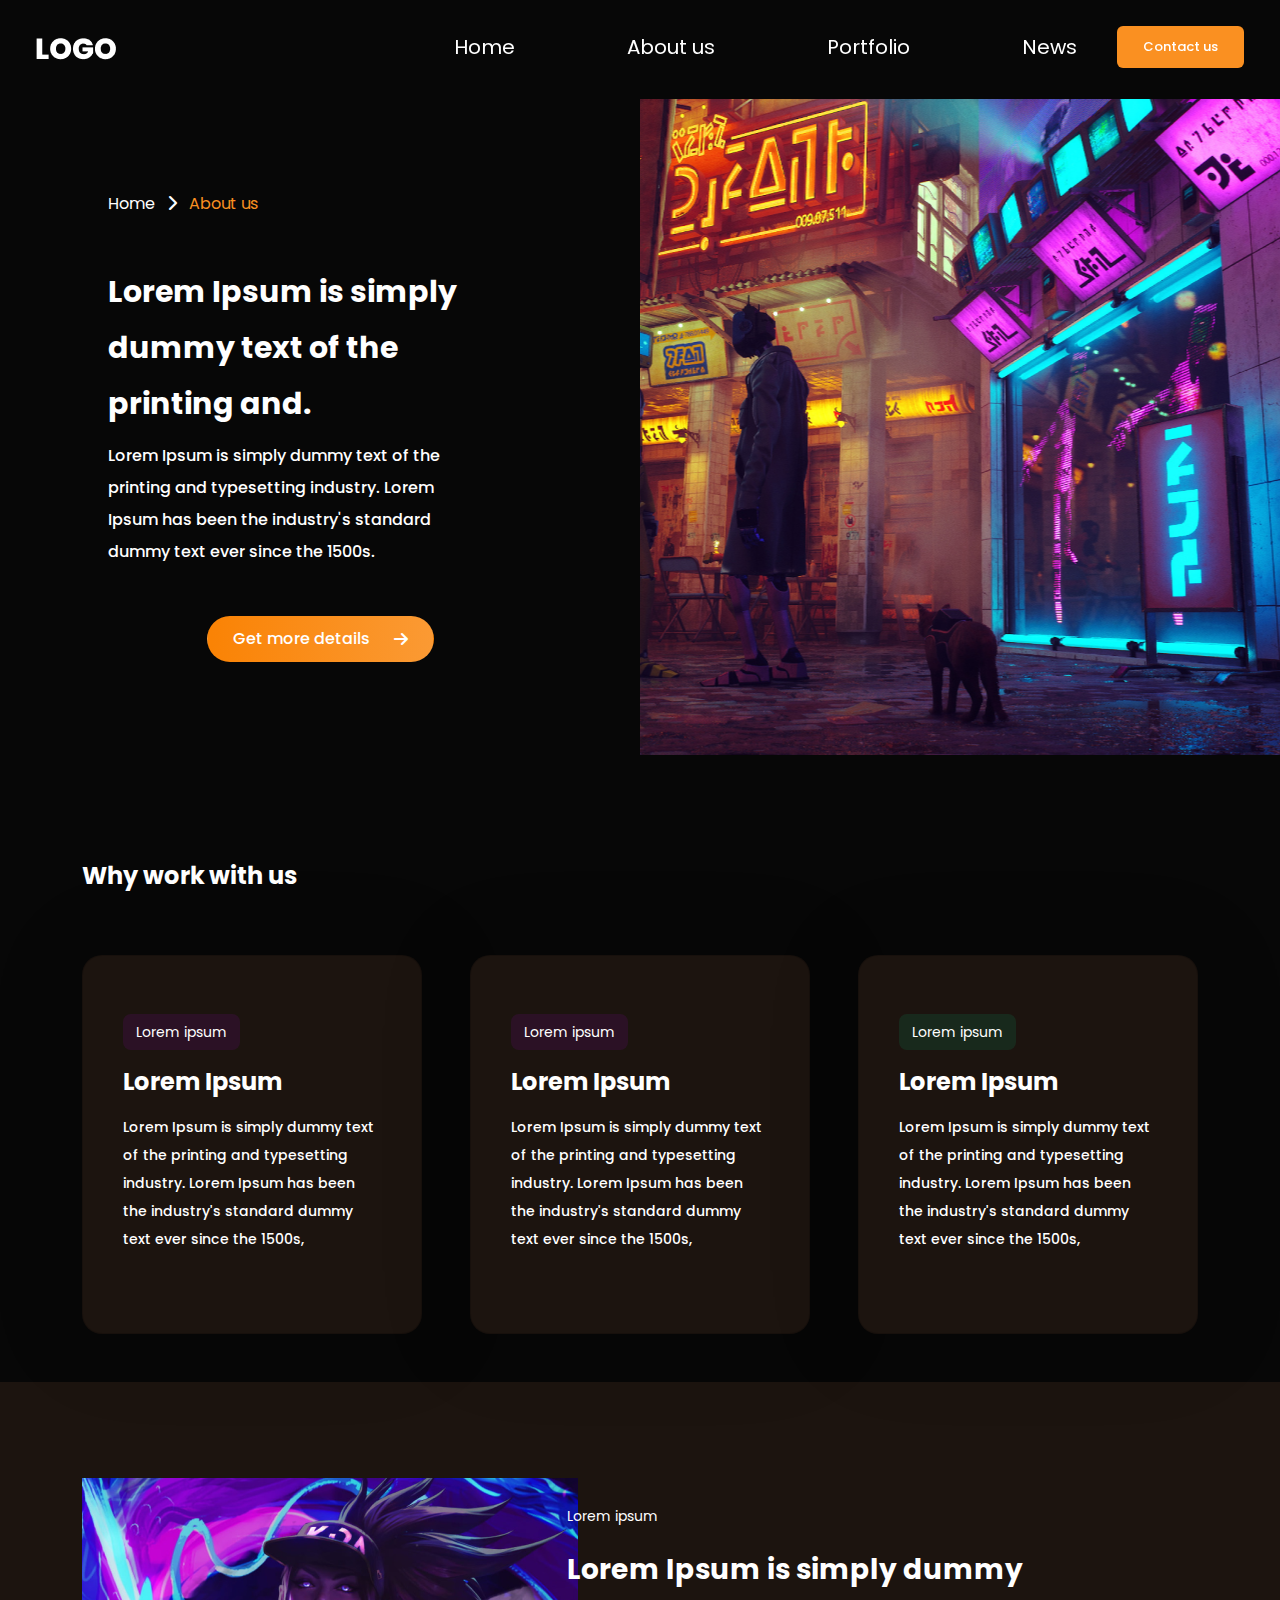
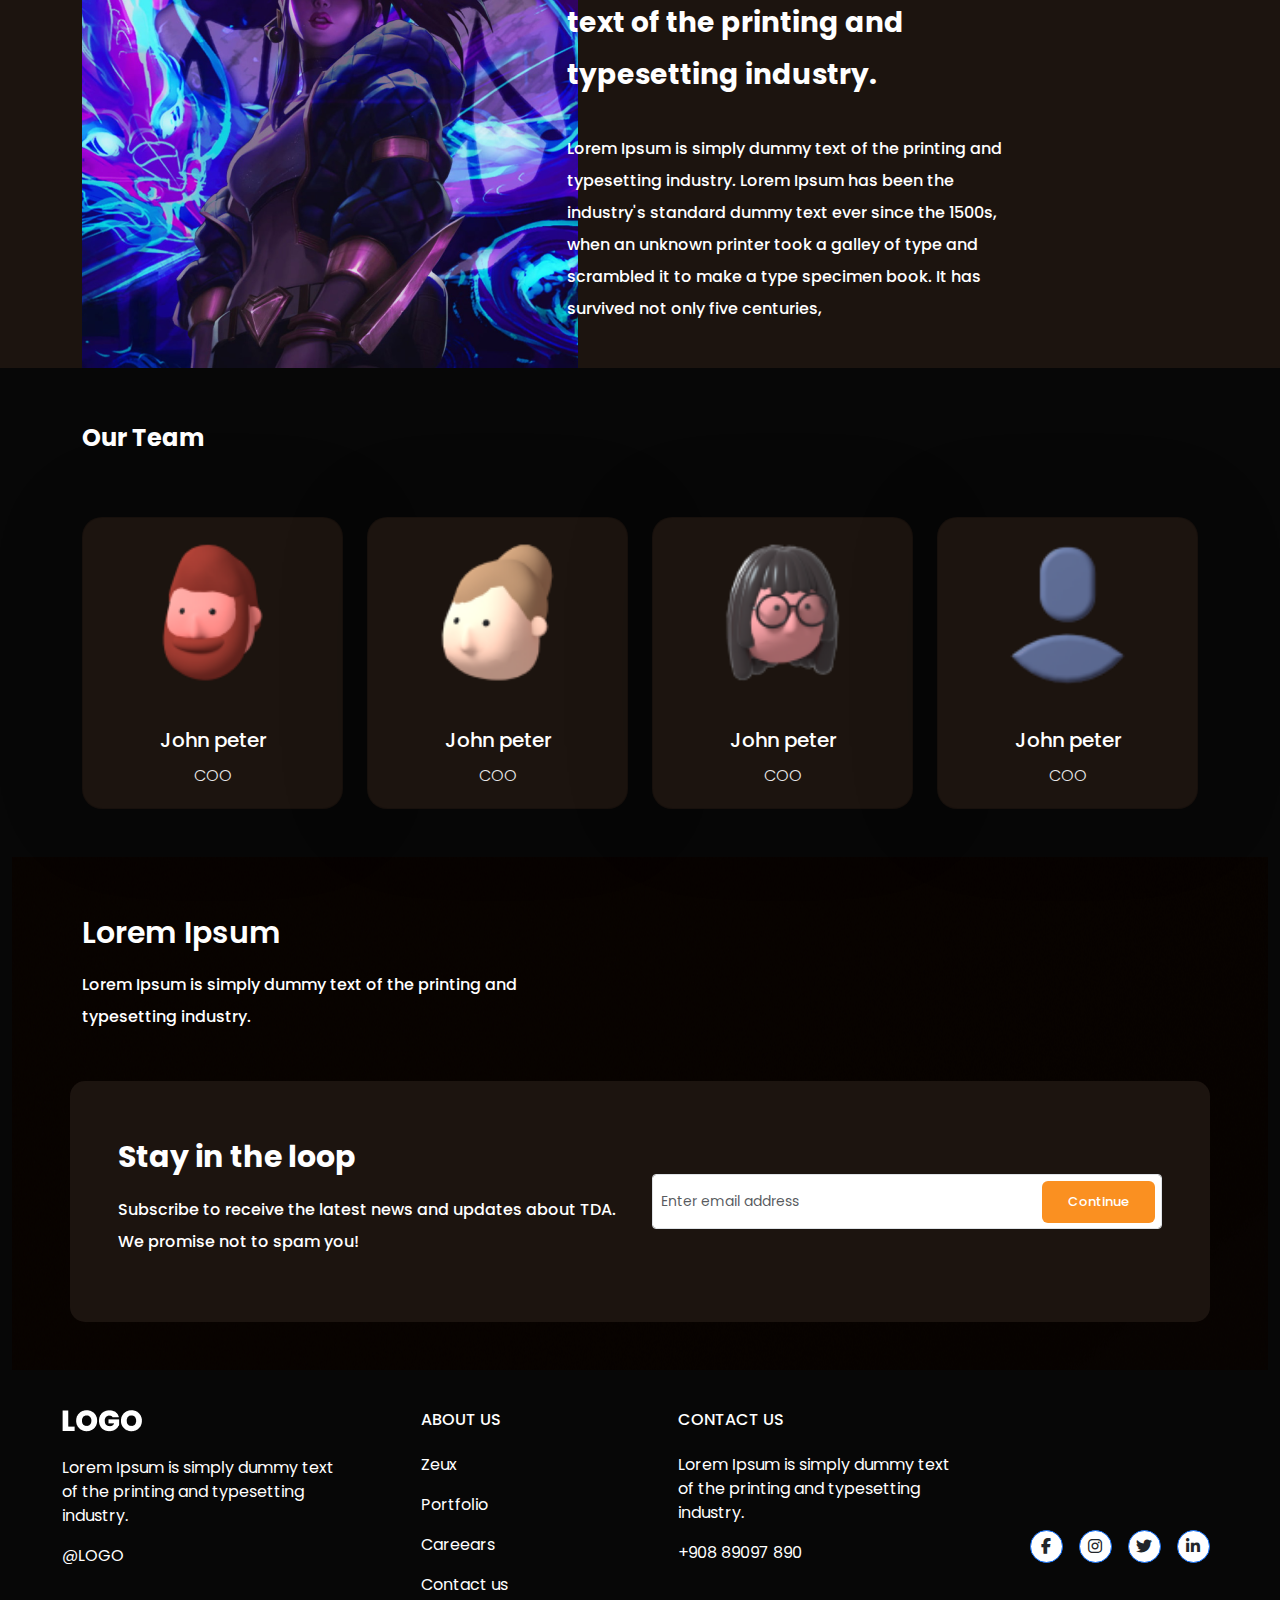
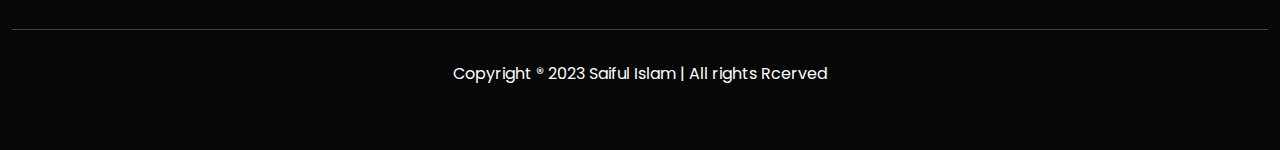
==== commit 207a6eef: "news hero section added" ====
--- a/about.html
+++ b/about.html
@@ -55,18 +55,18 @@
                   <a
                     class="nav-link active text-white"
                     aria-current="page"
-                    href="#"
+                    href="index.html"
                     >Home</a
                   >
                 </li>
                 <li class="nav-item me-lg-5 pe-lg-5">
-                  <a class="nav-link text-white" href="#">About us</a>
+                  <a class="nav-link text-white" href="about.html">About us</a>
                 </li>
                 <li class="nav-item me-lg-5 pe-lg-5">
-                  <a class="nav-link text-white" href="#">Portfolio</a>
+                  <a class="nav-link text-white" href="services.html">Portfolio</a>
                 </li>
                 <li class="nav-item me-lg-3 pe-lg-3 mb-lg-0 mb-md-3 mb-3">
-                  <a class="nav-link text-white" href="#">News</a>
+                  <a class="nav-link text-white" href="news.html">News</a>
                 </li>
                 <button class="btn primary-btn navbtn">Contact us</button>
               </ul>
--- a/styles.css
+++ b/styles.css
@@ -14,6 +14,10 @@
 9. footer section
 10. About Hero
 11. Work section
+12. team section
+13. Counter section
+14. Customer section
+15. News Hero
 0. responsive
  **********************************************/
 
@@ -42,7 +46,7 @@
 /************* 2. Variable *************/
 :root {
   --primary-color: #fa9021;
-  --secondary-color: #e87d0e;
+  --secondary-color: #dc7000;
 }
 
 /************* 3. reusable css *************/
@@ -66,7 +70,7 @@
 }
 
 .primary-btn {
-  display: inline-flex;
+  display: flex;
   padding: 10px 25px;
   justify-content: center;
   align-items: center;
@@ -85,6 +89,12 @@
 
 .current {
   color: var(--primary-color);
+}
+
+.blog-btn {
+  background-color: var(--secondary-color) !important;
+  border-radius: 1px !important;
+  padding-inline: 2rem;
 }
 
 /************* 4. Header section *************/
@@ -243,6 +253,7 @@
   font-size: 28px !important;
 }
 
+/************* 12. team section *************/
 .team-title {
   color: #e8e8e8;
   font-size: 16px;
@@ -251,7 +262,131 @@
   line-height: 202.5%;
 }
 
+/************* 13. Counter section *************/
+.counter-sec {
+  border-radius: 10px;
+  background: #1c140f;
+  padding-block: 2rem;
+}
+
+.couter-wrap {
+  display: flex;
+  gap: 36px;
+  align-items: center;
+  justify-content: center;
+  padding: 30px 0;
+  border-right: 2px solid #eeeff2;
+}
+
+.counter-icon {
+  color: #f53838;
+  background-color: #ffecec;
+  width: 50px;
+  height: 50px;
+  border-radius: 50px;
+  display: flex;
+  justify-content: center;
+  align-items: center;
+}
+
+.counter-icon i {
+  font-size: 18px;
+}
+
+.count-txt h4 {
+  font-size: 25px;
+  line-height: 30px;
+}
+
+.count-txt p {
+  font-size: 20px;
+}
+
+.counter-3 {
+  border: none;
+}
+
+/************* 14. Customer section *************/
+.customer-section {
+  background: #1c140f;
+}
+
+.customer-wraper {
+  display: flex;
+  justify-content: space-between;
+}
+
+.testimonial {
+  border: 2px solid #dddddd;
+  flex-basis: 31%;
+  border-radius: 10px;
+  padding: 30px;
+}
+
+.testimonial:hover {
+  border: 2px solid #dc7000;
+}
+
+.testimonial-top {
+  display: flex;
+  justify-content: space-between;
+  align-items: center;
+  margin-bottom: 10px;
+}
+
+.feedback {
+  display: flex;
+  gap: 20px;
+  align-items: center;
+}
+
+.feedback img {
+  width: 50px;
+}
+
+.customer-name h4 {
+  font-size: 18px;
+  font-weight: 500;
+  line-height: 30px;
+}
+
+.customer-name p {
+  font-size: 14px;
+}
+
+.rating p i {
+  color: #fea250;
+  padding-left: 10px;
+}
+
+.testimonial-bottom p {
+  color: #0b132a;
+}
+
+/************* 15. News Hero *************/
+.serch-form {
+  border-radius: 10px;
+  background: #1c140f;
+  padding: 10px;
+  padding-left: 3.5rem;
+  border: none;
+  color: #fff;
+}
+
+.search-i {
+  position: absolute;
+  color: #dfdbdb;
+  left: 38%;
+  top: 12px;
+}
+
 /************* 0. responsive *************/
+@media (max-width: 992px) {
+  .customer-wraper {
+    flex-wrap: wrap;
+  }
+}
+
 @media (min-width: 769px) {
   .hero-p,
   .about-h-title {
@@ -289,6 +424,11 @@
   .w-b-s-t {
     width: 74%;
   }
+
+  .customer-title-h {
+    width: 35%;
+    margin-inline: auto;
+  }
 }
 
 @media (max-width: 769px) {
@@ -316,6 +456,12 @@
   .about-h-bg {
     height: 520px;
   }
+
+  .customer-wraper {
+    flex-direction: column;
+    align-items: center;
+    gap: 3rem;
+  }
 }
 
 @media (max-width: 426px) {
@@ -326,4 +472,33 @@
   .about-h-bg {
     height: 310px;
   }
-}
+
+  .counter-sec {
+    padding-block: 0.8rem;
+  }
+
+  .couter-wrap {
+    flex-direction: column;
+    align-items: center;
+    text-align: center;
+    border: none;
+  }
+
+  .counter-icon {
+    width: 38px;
+    height: 38px;
+  }
+
+  .counter-icon i {
+    font-size: 16px;
+  }
+
+  .count-txt h4 {
+    font-size: 20px;
+    line-height: 20px;
+  }
+
+  .count-txt p {
+    font-size: 16px;
+  }
+}
